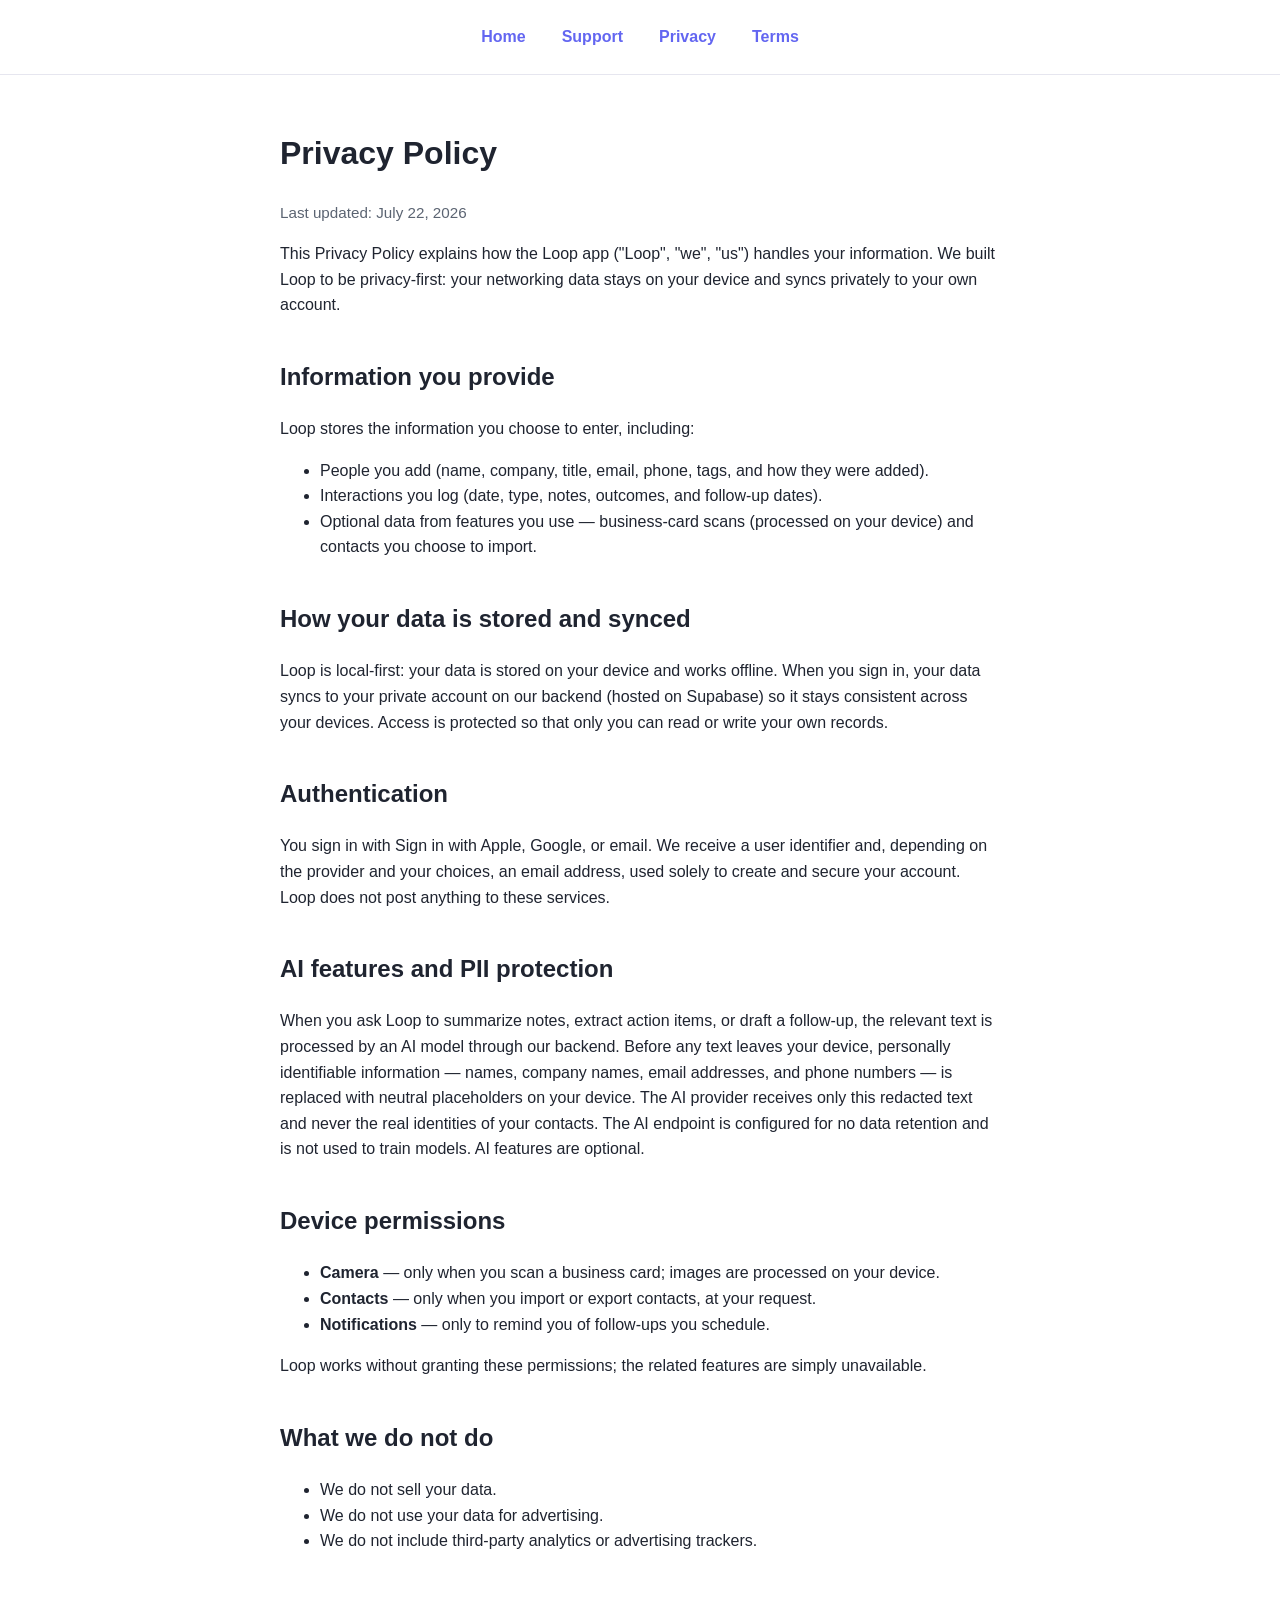
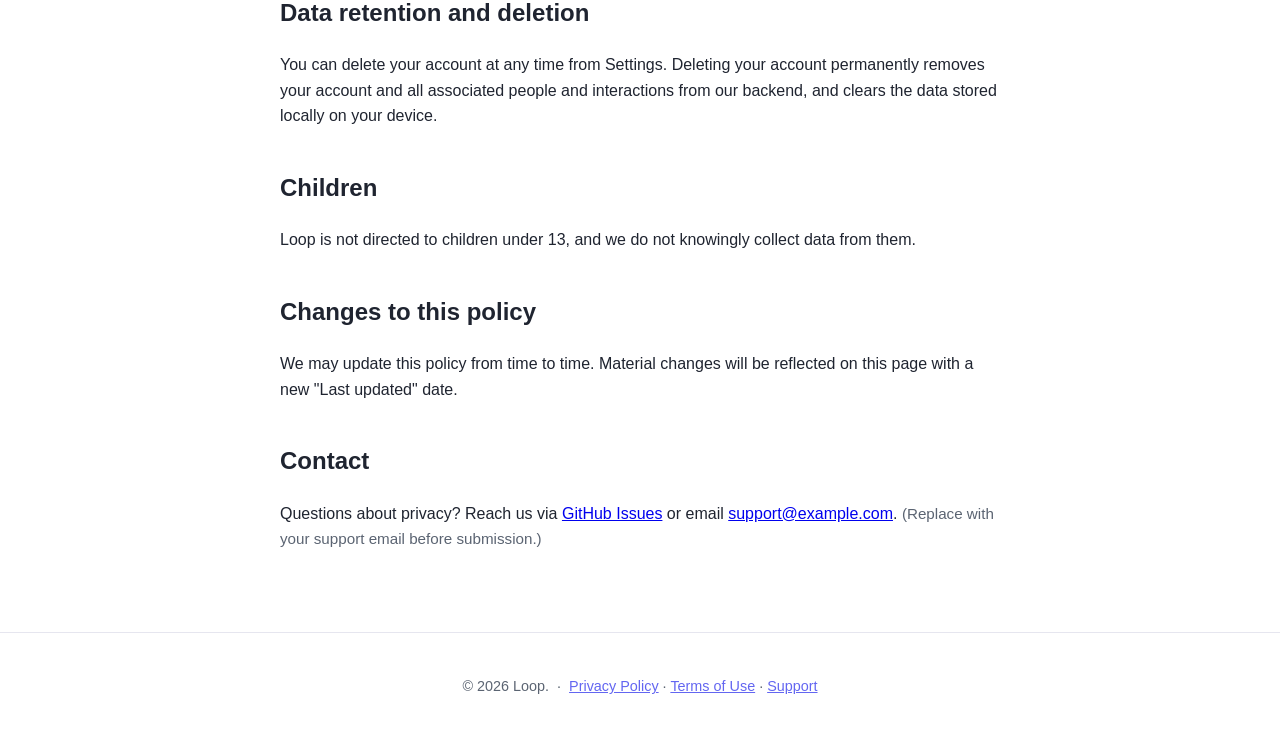
==== docs/privacy.html @ 5b9a9df7 "docs(publishing): add App Store screenshots, GitHub Pages site, and publishing guide" ====
<!DOCTYPE html>
<html lang="en">
<head>
  <meta charset="UTF-8">
  <meta name="viewport" content="width=device-width, initial-scale=1.0">
  <title>Loop — Privacy Policy</title>
  <link rel="stylesheet" href="style.css">
</head>
<body>
  <nav>
    <a href="index.html">Home</a>
    <a href="support.html">Support</a>
    <a href="privacy.html">Privacy</a>
    <a href="terms.html">Terms</a>
  </nav>

  <main>
    <h1>Privacy Policy</h1>
    <p class="muted">Last updated: July 22, 2026</p>

    <p>
      This Privacy Policy explains how the Loop app ("Loop", "we", "us") handles your
      information. We built Loop to be privacy-first: your networking data stays on your
      device and syncs privately to your own account.
    </p>

    <h2>Information you provide</h2>
    <p>Loop stores the information you choose to enter, including:</p>
    <ul>
      <li>People you add (name, company, title, email, phone, tags, and how they were added).</li>
      <li>Interactions you log (date, type, notes, outcomes, and follow-up dates).</li>
      <li>Optional data from features you use — business-card scans (processed on your device) and contacts you choose to import.</li>
    </ul>

    <h2>How your data is stored and synced</h2>
    <p>
      Loop is local-first: your data is stored on your device and works offline. When you
      sign in, your data syncs to your private account on our backend (hosted on Supabase)
      so it stays consistent across your devices. Access is protected so that only you can
      read or write your own records.
    </p>

    <h2>Authentication</h2>
    <p>
      You sign in with Sign in with Apple, Google, or email. We receive a user identifier
      and, depending on the provider and your choices, an email address, used solely to
      create and secure your account. Loop does not post anything to these services.
    </p>

    <h2>AI features and PII protection</h2>
    <p>
      When you ask Loop to summarize notes, extract action items, or draft a follow-up,
      the relevant text is processed by an AI model through our backend. Before any text
      leaves your device, personally identifiable information — names, company names,
      email addresses, and phone numbers — is replaced with neutral placeholders on your
      device. The AI provider receives only this redacted text and never the real
      identities of your contacts. The AI endpoint is configured for no data retention and
      is not used to train models. AI features are optional.
    </p>

    <h2>Device permissions</h2>
    <ul>
      <li><strong>Camera</strong> — only when you scan a business card; images are processed on your device.</li>
      <li><strong>Contacts</strong> — only when you import or export contacts, at your request.</li>
      <li><strong>Notifications</strong> — only to remind you of follow-ups you schedule.</li>
    </ul>
    <p>Loop works without granting these permissions; the related features are simply unavailable.</p>

    <h2>What we do not do</h2>
    <ul>
      <li>We do not sell your data.</li>
      <li>We do not use your data for advertising.</li>
      <li>We do not include third-party analytics or advertising trackers.</li>
    </ul>

    <h2>Data retention and deletion</h2>
    <p>
      You can delete your account at any time from Settings. Deleting your account
      permanently removes your account and all associated people and interactions from our
      backend, and clears the data stored locally on your device.
    </p>

    <h2>Children</h2>
    <p>Loop is not directed to children under 13, and we do not knowingly collect data from them.</p>

    <h2>Changes to this policy</h2>
    <p>We may update this policy from time to time. Material changes will be reflected on this page with a new "Last updated" date.</p>

    <h2>Contact</h2>
    <p>
      Questions about privacy? Reach us via
      <a href="https://github.com/aggarka/Loop/issues">GitHub Issues</a>
      or email <a href="mailto:support@example.com">support@example.com</a>.
      <span class="muted">(Replace with your support email before submission.)</span>
    </p>
  </main>

  <footer>
    <p>&copy; 2026 Loop. &nbsp;·&nbsp;
      <a href="privacy.html">Privacy Policy</a> ·
      <a href="terms.html">Terms of Use</a> ·
      <a href="support.html">Support</a>
    </p>
  </footer>
</body>
</html>
---- docs/style.css ----
:root {
  --brand-1: #6366f1;
  --brand-2: #8b5cf6;
  --ink: #1f2430;
  --muted: #5b6472;
  --bg: #ffffff;
  --card: #f7f7fb;
  --border: #e6e6ef;
}

* { box-sizing: border-box; }

body {
  margin: 0;
  font-family: -apple-system, BlinkMacSystemFont, "Segoe UI", Roboto, Helvetica, Arial, sans-serif;
  color: var(--ink);
  background: var(--bg);
  line-height: 1.6;
}

header.hero {
  background: linear-gradient(135deg, var(--brand-1), var(--brand-2));
  color: #fff;
  padding: 56px 20px;
  text-align: center;
}

header.hero .mark {
  width: 84px; height: 84px;
  display: inline-flex; align-items: center; justify-content: center;
  border-radius: 20px;
  background: rgba(255,255,255,0.15);
  margin-bottom: 16px;
}

header.hero h1 { margin: 0; font-size: 2.2rem; }
header.hero p { margin: 8px 0 0; opacity: 0.92; font-size: 1.1rem; }

nav {
  display: flex; gap: 8px; justify-content: center; flex-wrap: wrap;
  padding: 16px; border-bottom: 1px solid var(--border);
  position: sticky; top: 0; background: var(--bg); z-index: 10;
}
nav a {
  text-decoration: none; color: var(--brand-1); font-weight: 600;
  padding: 8px 14px; border-radius: 999px;
}
nav a:hover { background: var(--card); }

main {
  max-width: 760px; margin: 0 auto; padding: 32px 20px 64px;
}

main h2 { margin-top: 40px; font-size: 1.5rem; }
main h3 { margin-top: 28px; font-size: 1.15rem; }
main p, main li { color: var(--ink); }
main .muted { color: var(--muted); font-size: 0.95rem; }

.card {
  background: var(--card); border: 1px solid var(--border);
  border-radius: 14px; padding: 20px 24px; margin: 20px 0;
}

.features { list-style: none; padding: 0; }
.features li { padding: 10px 0; border-bottom: 1px solid var(--border); }
.features li:last-child { border-bottom: none; }

a.button {
  display: inline-block; background: #fff; color: var(--brand-1);
  padding: 12px 22px; border-radius: 999px; font-weight: 700;
  text-decoration: none; margin-top: 18px;
}

footer {
  border-top: 1px solid var(--border); padding: 28px 20px;
  text-align: center; color: var(--muted); font-size: 0.9rem;
}
footer a { color: var(--brand-1); }
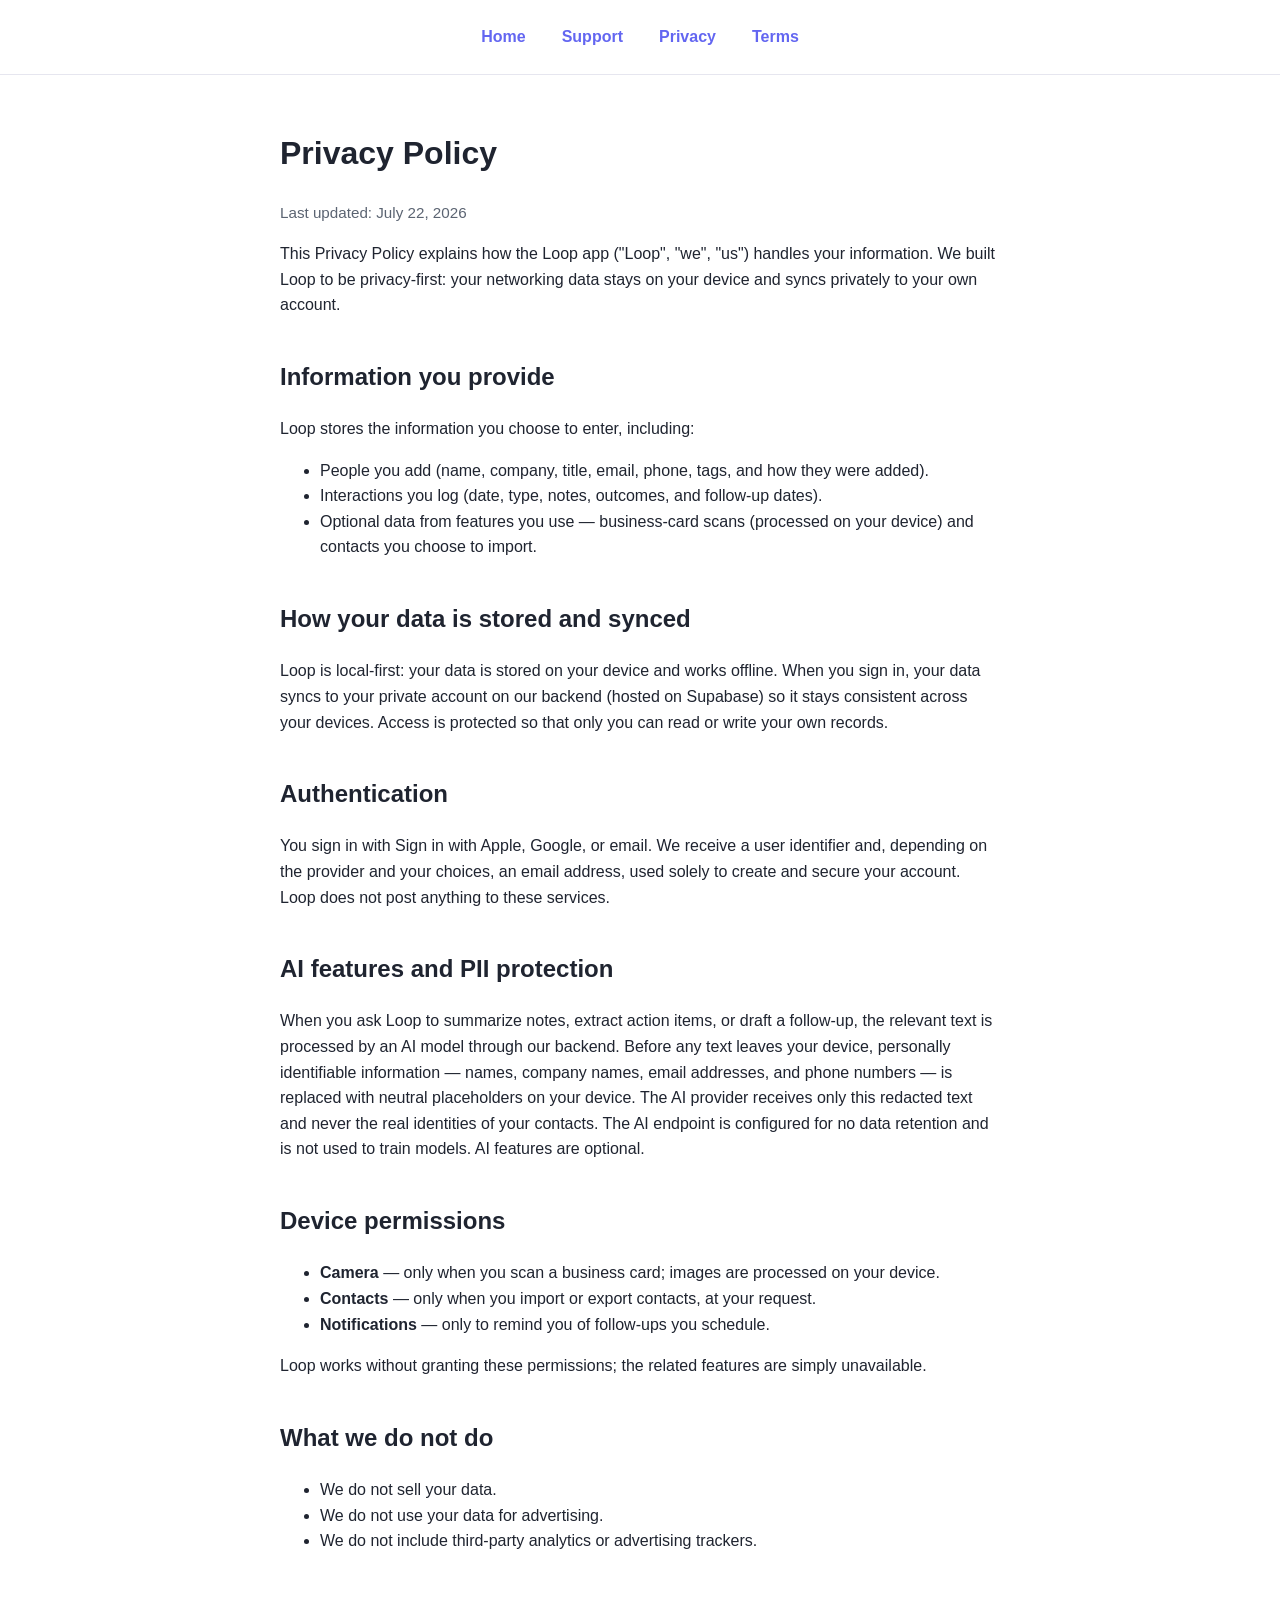
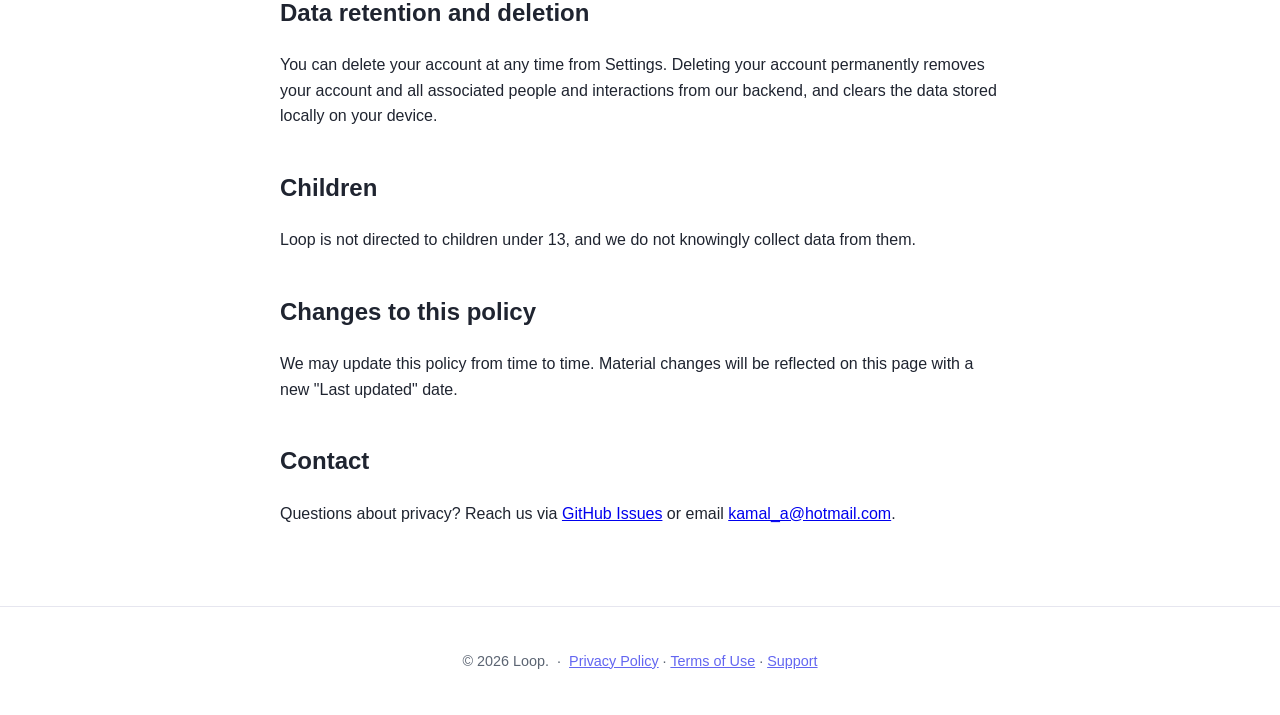
==== commit 4ede4e9f: "docs: set support email and confirm live GitHub Pages URLs" ====
--- a/docs/privacy.html
+++ b/docs/privacy.html
@@ -90,8 +90,7 @@
     <p>
       Questions about privacy? Reach us via
       <a href="https://github.com/aggarka/Loop/issues">GitHub Issues</a>
-      or email <a href="mailto:support@example.com">support@example.com</a>.
-      <span class="muted">(Replace with your support email before submission.)</span>
+      or email <a href="mailto:kamal_a@hotmail.com">kamal_a@hotmail.com</a>.
     </p>
   </main>
 
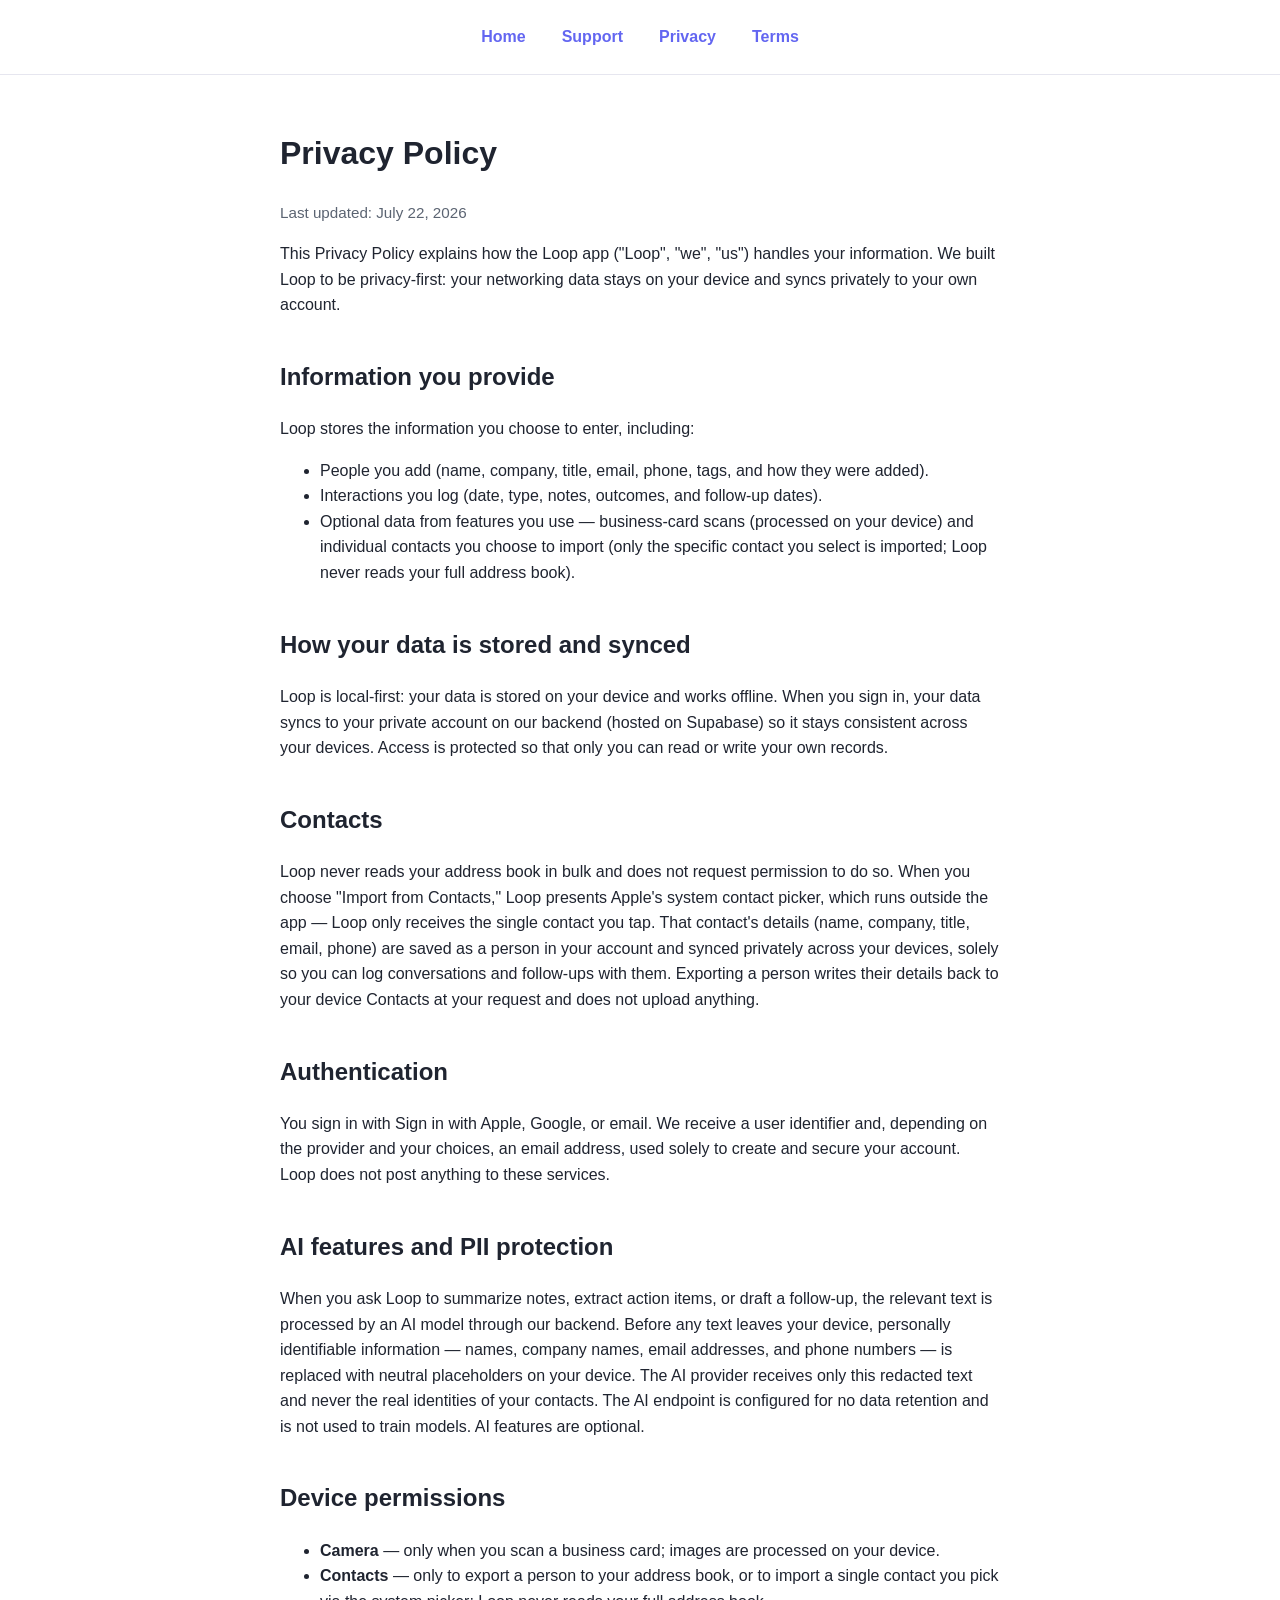
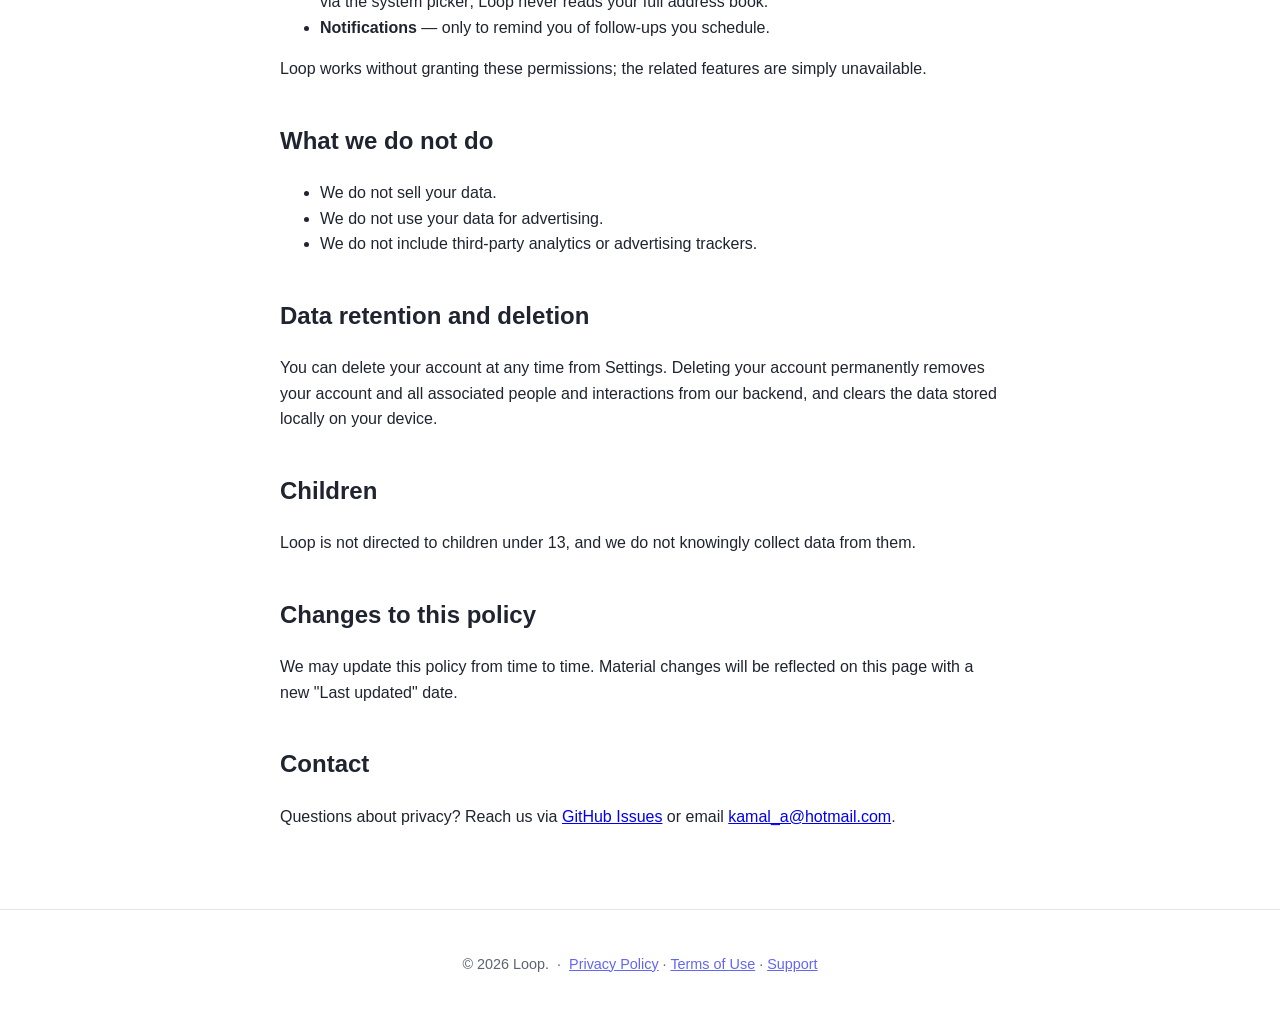
==== commit 8114fd3f: "docs: clarify Contacts handling in privacy policy and usage string" ====
--- a/docs/privacy.html
+++ b/docs/privacy.html
@@ -29,7 +29,7 @@
     <ul>
       <li>People you add (name, company, title, email, phone, tags, and how they were added).</li>
       <li>Interactions you log (date, type, notes, outcomes, and follow-up dates).</li>
-      <li>Optional data from features you use — business-card scans (processed on your device) and contacts you choose to import.</li>
+      <li>Optional data from features you use — business-card scans (processed on your device) and individual contacts you choose to import (only the specific contact you select is imported; Loop never reads your full address book).</li>
     </ul>
 
     <h2>How your data is stored and synced</h2>
@@ -38,6 +38,17 @@
       sign in, your data syncs to your private account on our backend (hosted on Supabase)
       so it stays consistent across your devices. Access is protected so that only you can
       read or write your own records.
+    </p>
+
+    <h2>Contacts</h2>
+    <p>
+      Loop never reads your address book in bulk and does not request permission to do so.
+      When you choose "Import from Contacts," Loop presents Apple's system contact picker,
+      which runs outside the app — Loop only receives the single contact you tap. That
+      contact's details (name, company, title, email, phone) are saved as a person in your
+      account and synced privately across your devices, solely so you can log conversations
+      and follow-ups with them. Exporting a person writes their details back to your device
+      Contacts at your request and does not upload anything.
     </p>
 
     <h2>Authentication</h2>
@@ -61,7 +72,7 @@
     <h2>Device permissions</h2>
     <ul>
       <li><strong>Camera</strong> — only when you scan a business card; images are processed on your device.</li>
-      <li><strong>Contacts</strong> — only when you import or export contacts, at your request.</li>
+      <li><strong>Contacts</strong> — only to export a person to your address book, or to import a single contact you pick via the system picker; Loop never reads your full address book.</li>
       <li><strong>Notifications</strong> — only to remind you of follow-ups you schedule.</li>
     </ul>
     <p>Loop works without granting these permissions; the related features are simply unavailable.</p>
